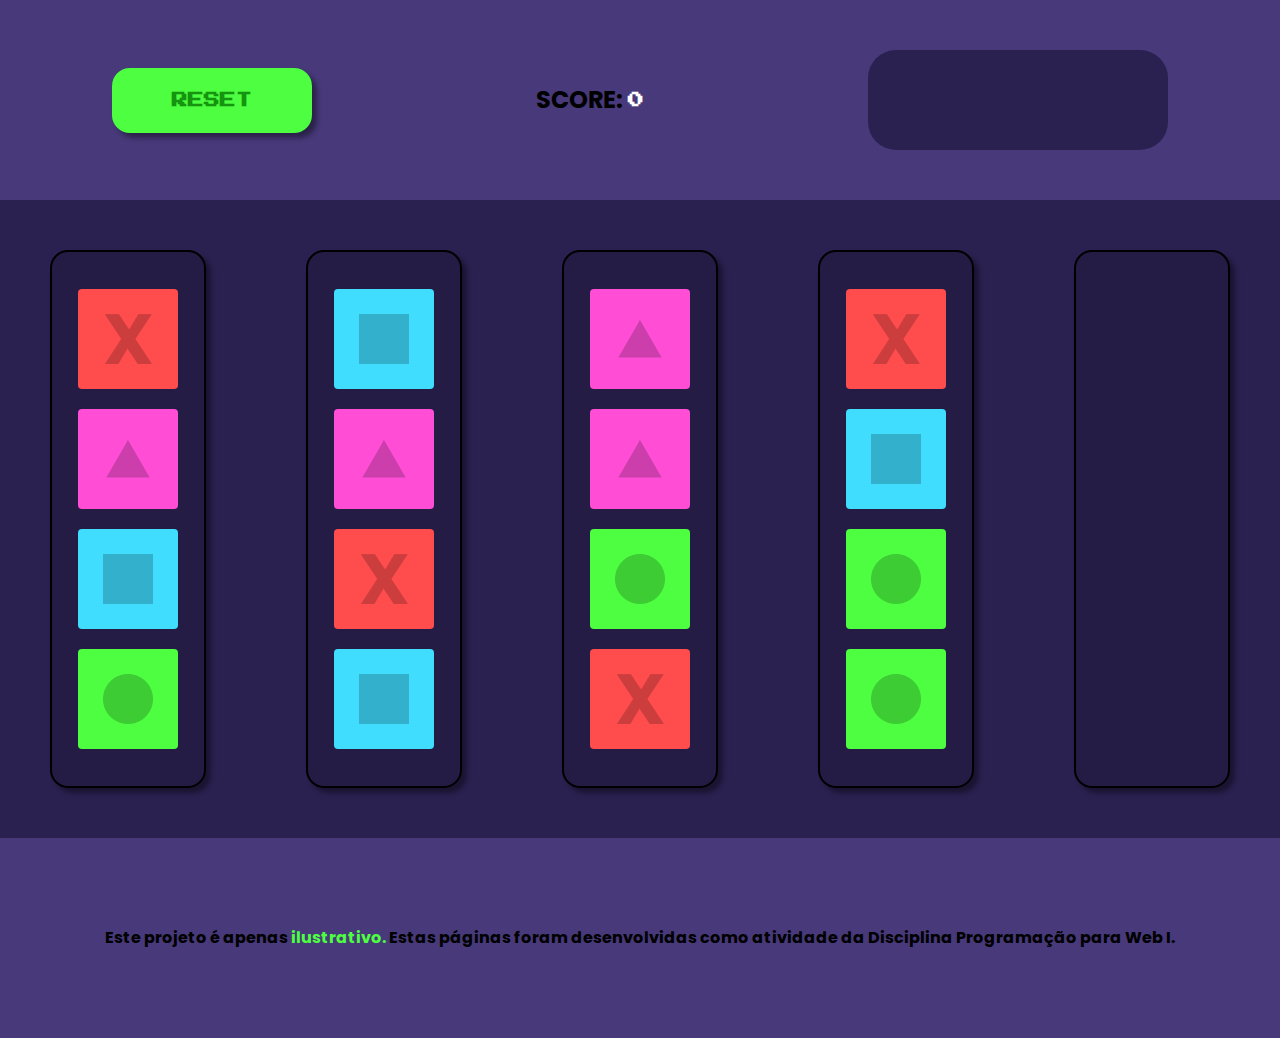
==== index.html @ 8c951ed0 "Add files via upload" ====
<!DOCTYPE html>
<html lang="pt-br">
<head>
    <meta charset="UTF-8">
    <meta name="viewport" content="width=device-width, initial-scale=1.0">
    <link rel="stylesheet" href="css/reset.css">
    <link rel="stylesheet" href="css/style.css">
    <link rel="shortcut icon" href="assets/trevo.png" type="image/x-icon">
    <title>Block Puzzle</title>
</head>
<body onload="criaBloco()">

    <header>
        <button type="button" id="bttn" onclick="reset()">RESET</button>

        <span> SCORE: <span id="contador">0</span> </span>
        <!-- transformar em string composta -->

        <div id="scoreHistory"></div>
    </header>

    <main>
        <section class="tubo"></section>

        <section class="tubo"></section>

        <section class="tubo"></section>

        <section class="tubo"></section>

        <section id="tubo-vazio"></section>
    </main>

    <footer>
        <p>Este projeto é apenas <span>ilustrativo.</span> Estas páginas foram desenvolvidas como atividade da Disciplina Programação para Web I.</p>
    </footer>

    <script src="js/script.js" defer></script>
    <!-- <script src="js/drop.js" defer></script> -->
</body>
</html>
---- css/style.css ----
@import url('https://fonts.googleapis.com/css2?family=Poppins:ital,wght@0,100;0,200;0,300;0,400;0,500;0,600;0,700;0,800;0,900;1,100;1,200;1,300;1,400;1,500;1,600;1,700;1,800;1,900&display=swap');
@import url('https://fonts.googleapis.com/css2?family=Press+Start+2P&display=swap');

:root {
    --bg-color: #2B2151;
    --bg-section: #47397A;
    --bg-tubo: #00000025;
    --bttn-color: #4DFF40;
    --bttn-hover: #14940f;
    --circle-color: #4DFF40;
    --triangle-color: #FF4DD6;
    --quadrate-color: #40DDFF;
    --x-color: #FF4D4D;
}

body {
    font-family: "Poppins", sans-serif;
    background-color: var(--bg-color);
}

header {
    display: flex;
    justify-content: space-around;
    align-items: center;
    
    height: 200px;
    width: 100%;
    
    background-color: var(--bg-section);
}

header span {
    font-size: 1.5rem;
    font-family: 'Poppins';
    color: black;
    font-weight: bold;
}

#contador {
    font-size: 1rem;
    font-family: 'Press Start 2P';
    color: white;
}

#bttn {
    background-color: var(--bttn-color);
    box-shadow: 5px 5px 5px rgba(0, 0, 0, 0.4);

    width: 200px;
    height: 65px;
    border: none;
    border-radius: 18px;

    color: var(--bttn-hover);
    font-size: 1rem;
    font-family: 'Press Start 2P';
    font-weight: bold;

    cursor: pointer;
}

#bttn:hover {
    background-color: var(--bttn-hover);
    color: var(--bttn-color);
    transition: 300ms;
    transition: background-color 0.5s, transform 0.5s, box-shadow 0.5s;
    box-shadow: 0px 4px 10px rgba(0, 0, 0, 0.3);
}

#scoreHistory {
    background-color: var(--bg-color);
    /* box-shadow: 5px 5px 5px rgba(0, 0, 0, 0.4); */

    height: 100px;
    width: 300px;

    border-radius: 28px;
}

main {
    display: flex;
    justify-content: center;
    align-items: center;

    width: 100%;
    /* height: 60vh; */
}

.tubo {
    background-color: var(--bg-tubo);
    box-shadow: 5px 5px 5px rgba(0, 0, 0, 0.4);

    display: flex;
    flex-direction: column;
    justify-content: center;
    align-items: center;
    
    margin: 50px;

    width: 160px;
    height: 534px;

    border: 2px solid;
    border-radius: 18px;

}

#tubo-vazio {
    background-color: var(--bg-tubo);
    box-shadow: 5px 5px 5px rgba(0, 0, 0, 0.4);

    display: flex;
    flex-direction: column;
    justify-content: center;
    align-items: center;
    
    margin: 50px;

    width: 160px;
    height: 534px;

    border: 2px solid;
    border-radius: 18px;
}

footer {
    display: flex;
    justify-content: center;
    align-items: center;
    
    background-color: var(--bg-section);

    height: 200px;
    width: 100%;

    font-weight: bold;
}

footer span {
    color: var(--circle-color);
}


/* classe bloco */
.bloco {
    background-repeat: no-repeat;
    background-position: center;

    width: 100px;
    height: 100px;

    margin: 10px;
    border-radius: 4px;
    cursor: pointer;
}

.circulo {
    background-color: var(--circle-color);
    background-image: url('../assets/circulo.png');
}

.triangulo {
    background-color: var(--triangle-color);
    background-image: url('../assets/triangulo.png');
}

.quadrado {
    background-color: var(--quadrate-color);
    background-image: url('../assets/quadrado.png');
}

.x {
    background-color: var(--x-color);
    background-image: url('../assets/x.png');
}
/* fim da classe bloco */
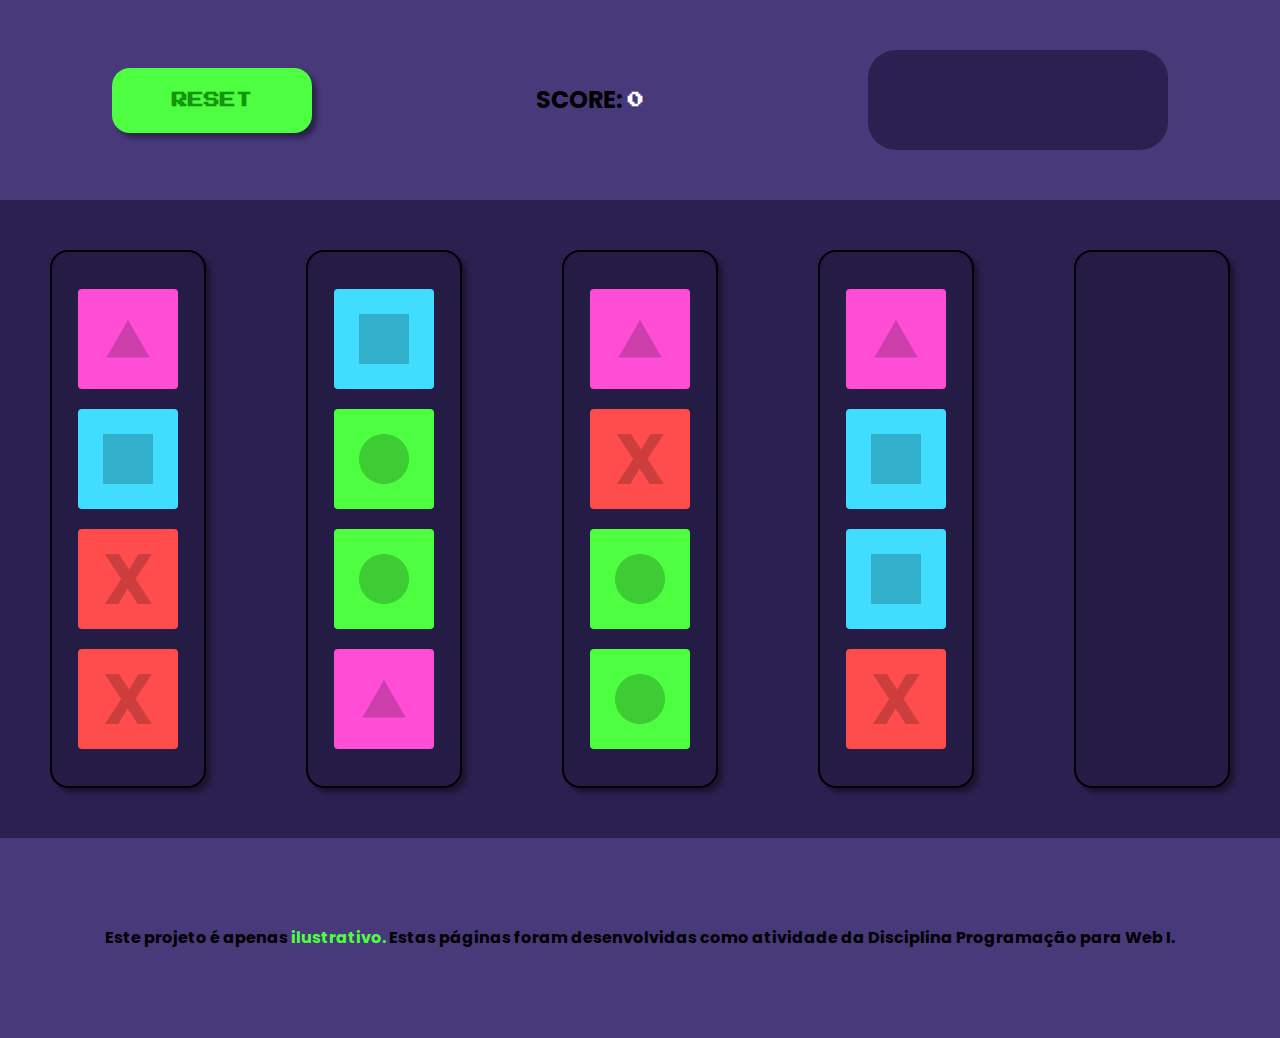
==== commit e9ccb57b: "Add files via upload" ====
--- a/index.html
+++ b/index.html
@@ -14,21 +14,20 @@
         <button type="button" id="bttn" onclick="reset()">RESET</button>
 
         <span> SCORE: <span id="contador">0</span> </span>
-        <!-- transformar em string composta -->
 
         <div id="scoreHistory"></div>
     </header>
 
     <main>
-        <section class="tubo"></section>
+        <section class="tubo create"></section>
+
+        <section class="tubo create"></section>
+
+        <section class="tubo create"></section>
+
+        <section class="tubo create"></section>
 
         <section class="tubo"></section>
-
-        <section class="tubo"></section>
-
-        <section class="tubo"></section>
-
-        <section id="tubo-vazio"></section>
     </main>
 
     <footer>
@@ -36,6 +35,5 @@
     </footer>
 
     <script src="js/script.js" defer></script>
-    <!-- <script src="js/drop.js" defer></script> -->
 </body>
 </html>--- a/css/style.css
+++ b/css/style.css
@@ -69,7 +69,6 @@
 
 #scoreHistory {
     background-color: var(--bg-color);
-    /* box-shadow: 5px 5px 5px rgba(0, 0, 0, 0.4); */
 
     height: 100px;
     width: 300px;
@@ -83,7 +82,6 @@
     align-items: center;
 
     width: 100%;
-    /* height: 60vh; */
 }
 
 .tubo {
@@ -105,43 +103,6 @@
 
 }
 
-#tubo-vazio {
-    background-color: var(--bg-tubo);
-    box-shadow: 5px 5px 5px rgba(0, 0, 0, 0.4);
-
-    display: flex;
-    flex-direction: column;
-    justify-content: center;
-    align-items: center;
-    
-    margin: 50px;
-
-    width: 160px;
-    height: 534px;
-
-    border: 2px solid;
-    border-radius: 18px;
-}
-
-footer {
-    display: flex;
-    justify-content: center;
-    align-items: center;
-    
-    background-color: var(--bg-section);
-
-    height: 200px;
-    width: 100%;
-
-    font-weight: bold;
-}
-
-footer span {
-    color: var(--circle-color);
-}
-
-
-/* classe bloco */
 .bloco {
     background-repeat: no-repeat;
     background-position: center;
@@ -173,4 +134,20 @@
     background-color: var(--x-color);
     background-image: url('../assets/x.png');
 }
-/* fim da classe bloco */+
+footer {
+    display: flex;
+    justify-content: center;
+    align-items: center;
+    
+    background-color: var(--bg-section);
+
+    height: 200px;
+    width: 100%;
+
+    font-weight: bold;
+}
+
+footer span {
+    color: var(--circle-color);
+}
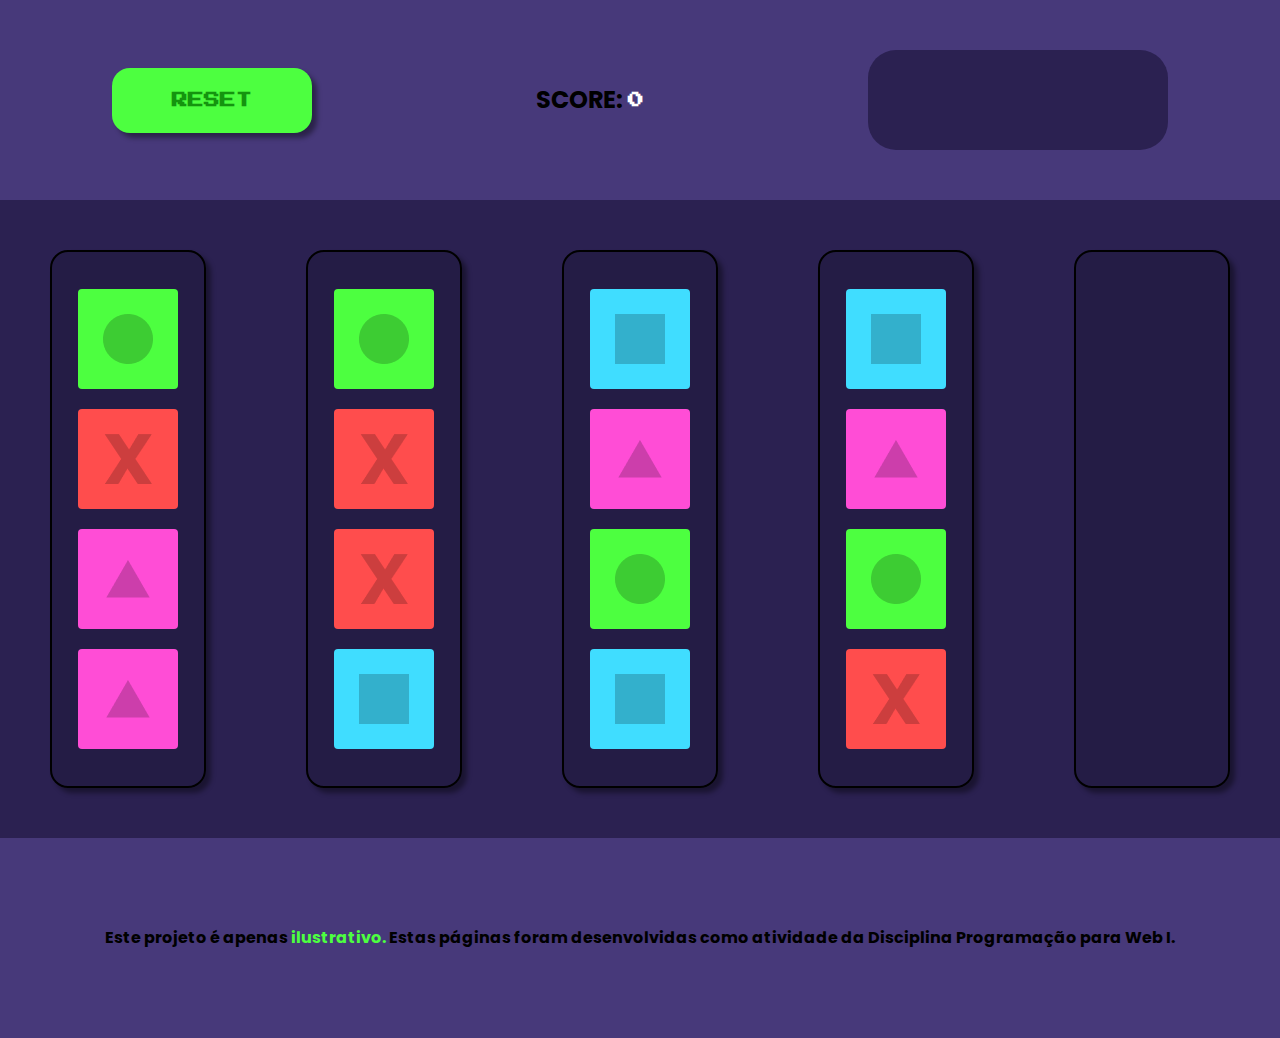
==== commit 9d4d88be: "Add files via upload" ====
--- a/index.html
+++ b/index.html
@@ -19,15 +19,15 @@
     </header>
 
     <main>
-        <section class="tubo create"></section>
-
-        <section class="tubo create"></section>
-
-        <section class="tubo create"></section>
-
-        <section class="tubo create"></section>
+        <section class="tubo"></section>
 
         <section class="tubo"></section>
+
+        <section class="tubo"></section>
+
+        <section class="tubo"></section>
+
+        <section id="tubo-vazio"></section>
     </main>
 
     <footer>
--- a/css/style.css
+++ b/css/style.css
@@ -103,6 +103,24 @@
 
 }
 
+#tubo-vazio {
+    background-color: var(--bg-tubo);
+    box-shadow: 5px 5px 5px rgba(0, 0, 0, 0.4);
+
+    display: flex;
+    flex-direction: column;
+    justify-content: center;
+    align-items: center;
+
+    margin: 50px;
+
+    width: 160px;
+    height: 534px;
+
+    border: 2px solid;
+    border-radius: 18px;
+}
+
 .bloco {
     background-repeat: no-repeat;
     background-position: center;
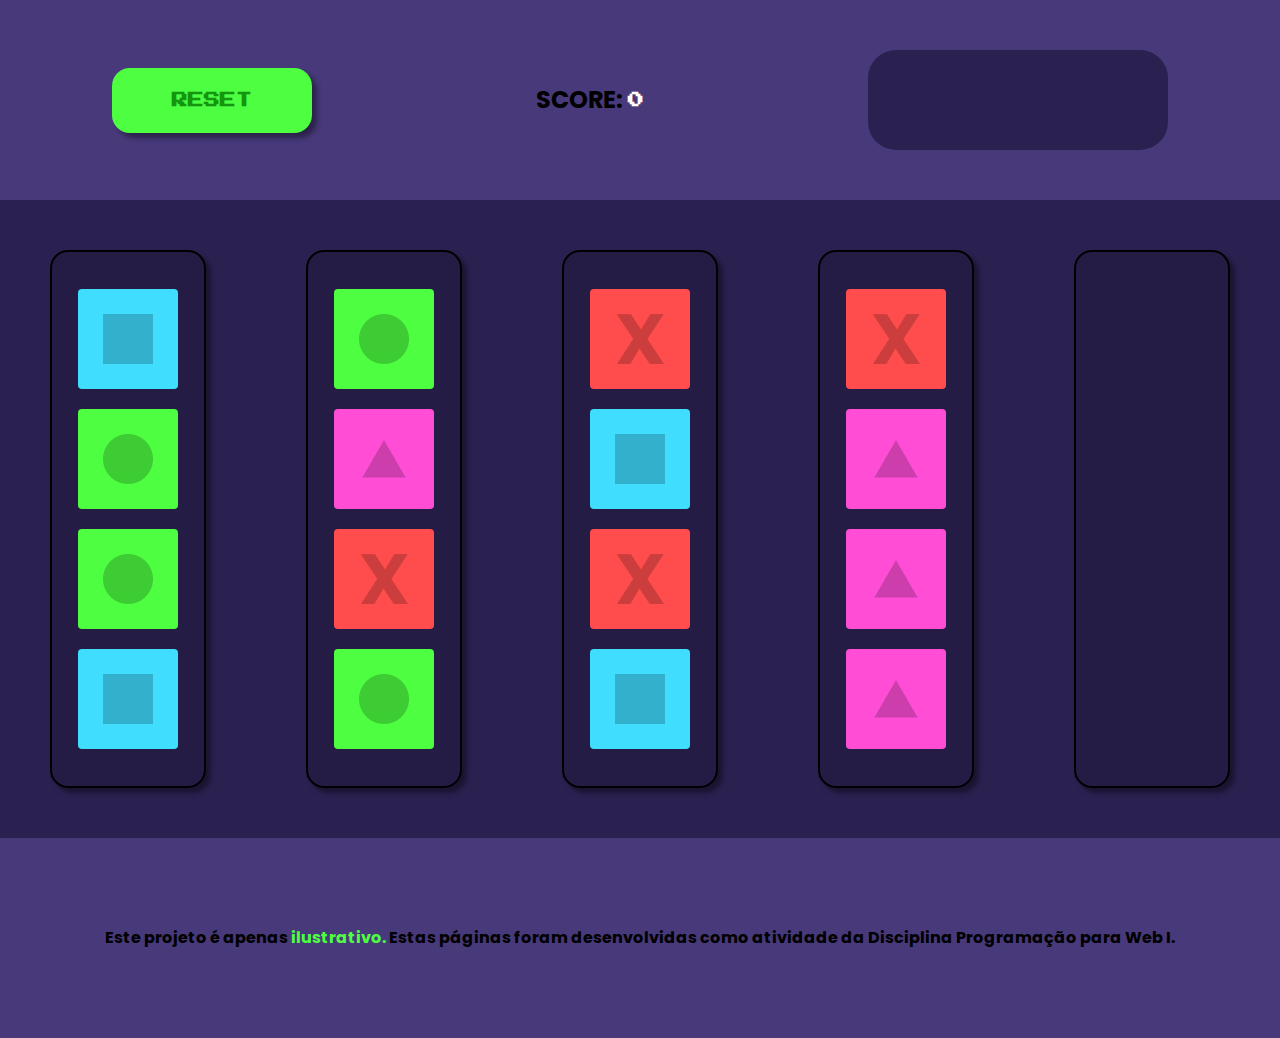
==== commit d278e1a4: "Add files via upload" ====
--- a/index.html
+++ b/index.html
@@ -18,16 +18,16 @@
         <div id="scoreHistory"></div>
     </header>
 
-    <main>
-        <section class="tubo"></section>
+    <main id="containerMain">
+        <section class="tubo create"></section>
+
+        <section class="tubo create"></section>
+
+        <section class="tubo create"></section>
+
+        <section class="tubo create"></section>
 
         <section class="tubo"></section>
-
-        <section class="tubo"></section>
-
-        <section class="tubo"></section>
-
-        <section id="tubo-vazio"></section>
     </main>
 
     <footer>
--- a/css/style.css
+++ b/css/style.css
@@ -22,10 +22,10 @@
     display: flex;
     justify-content: space-around;
     align-items: center;
-    
+
     height: 200px;
     width: 100%;
-    
+
     background-color: var(--bg-section);
 }
 
@@ -92,7 +92,7 @@
     flex-direction: column;
     justify-content: center;
     align-items: center;
-    
+
     margin: 50px;
 
     width: 160px;
@@ -101,24 +101,6 @@
     border: 2px solid;
     border-radius: 18px;
 
-}
-
-#tubo-vazio {
-    background-color: var(--bg-tubo);
-    box-shadow: 5px 5px 5px rgba(0, 0, 0, 0.4);
-
-    display: flex;
-    flex-direction: column;
-    justify-content: center;
-    align-items: center;
-
-    margin: 50px;
-
-    width: 160px;
-    height: 534px;
-
-    border: 2px solid;
-    border-radius: 18px;
 }
 
 .bloco {
@@ -157,7 +139,7 @@
     display: flex;
     justify-content: center;
     align-items: center;
-    
+
     background-color: var(--bg-section);
 
     height: 200px;
@@ -168,4 +150,4 @@
 
 footer span {
     color: var(--circle-color);
-}
+}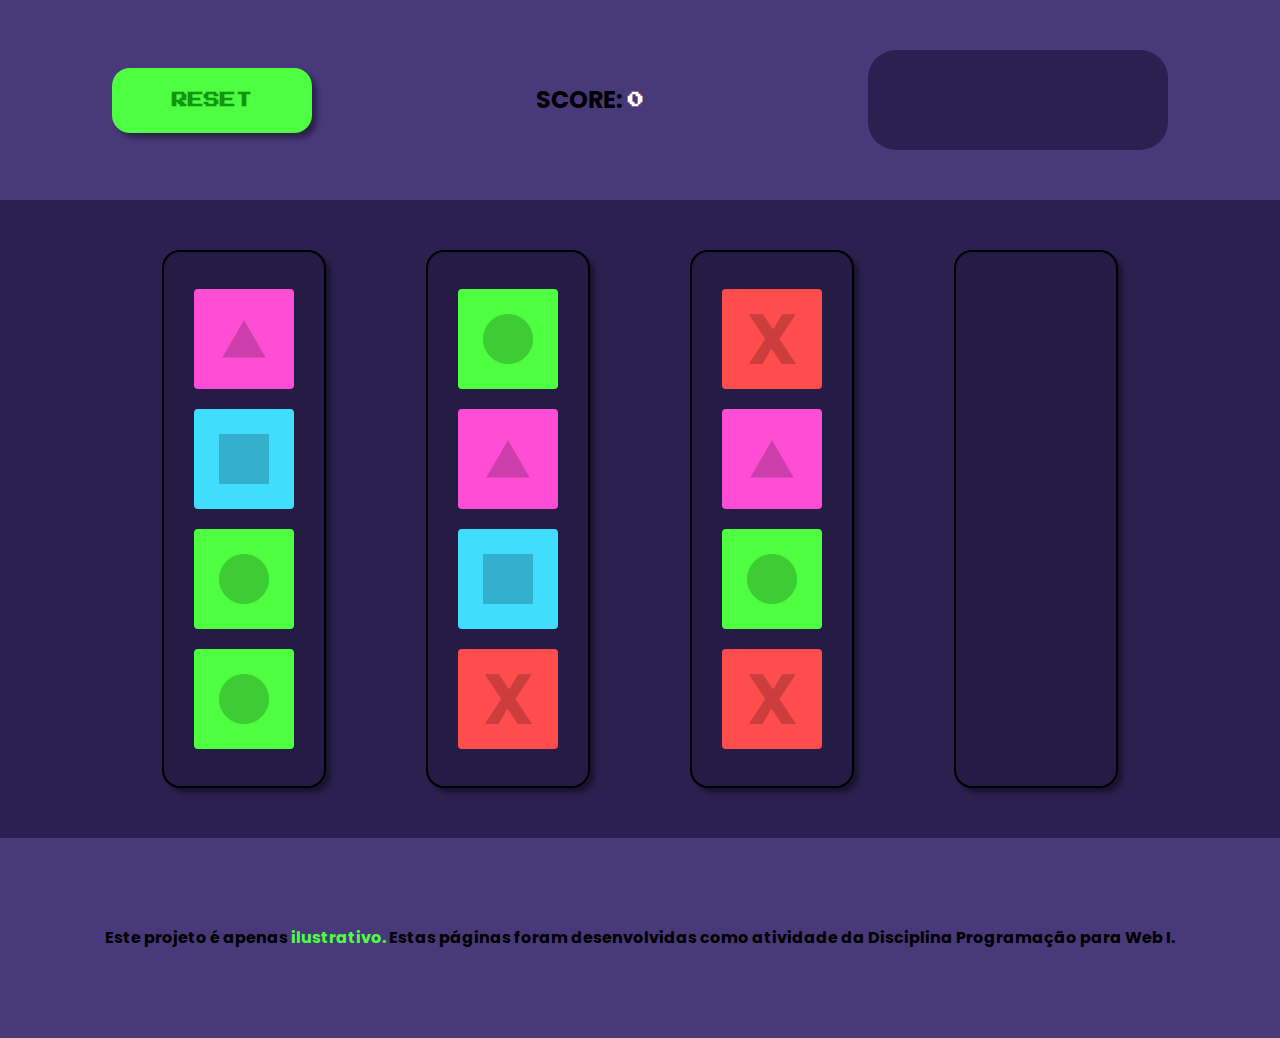
==== commit d1f0bb22: "Add files via upload" ====
--- a/index.html
+++ b/index.html
@@ -1,5 +1,6 @@
 <!DOCTYPE html>
 <html lang="pt-br">
+
 <head>
     <meta charset="UTF-8">
     <meta name="viewport" content="width=device-width, initial-scale=1.0">
@@ -8,6 +9,7 @@
     <link rel="shortcut icon" href="assets/trevo.png" type="image/x-icon">
     <title>Block Puzzle</title>
 </head>
+
 <body onload="criaBloco()">
 
     <header>
@@ -19,7 +21,6 @@
     </header>
 
     <main id="containerMain">
-        <section class="tubo create"></section>
 
         <section class="tubo create"></section>
 
@@ -31,9 +32,11 @@
     </main>
 
     <footer>
-        <p>Este projeto é apenas <span>ilustrativo.</span> Estas páginas foram desenvolvidas como atividade da Disciplina Programação para Web I.</p>
+        <p>Este projeto é apenas <span>ilustrativo.</span> Estas páginas foram desenvolvidas como atividade da
+            Disciplina Programação para Web I.</p>
     </footer>
 
     <script src="js/script.js" defer></script>
 </body>
+
 </html>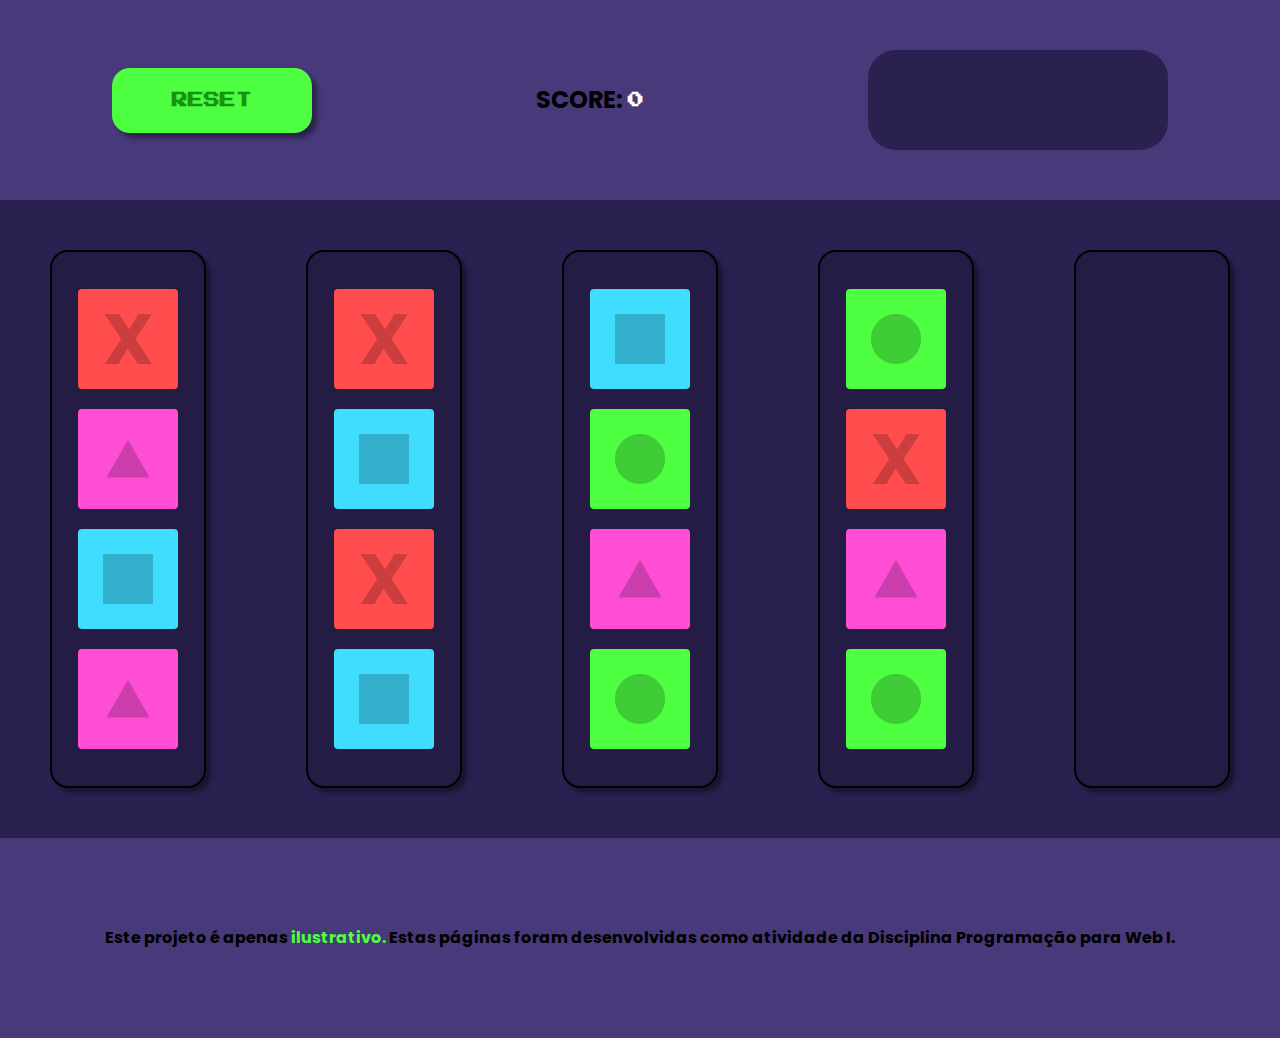
==== commit d99b5996: "Add files via upload" ====
--- a/index.html
+++ b/index.html
@@ -21,6 +21,7 @@
     </header>
 
     <main id="containerMain">
+        <section class="tubo create"></section>
 
         <section class="tubo create"></section>
 
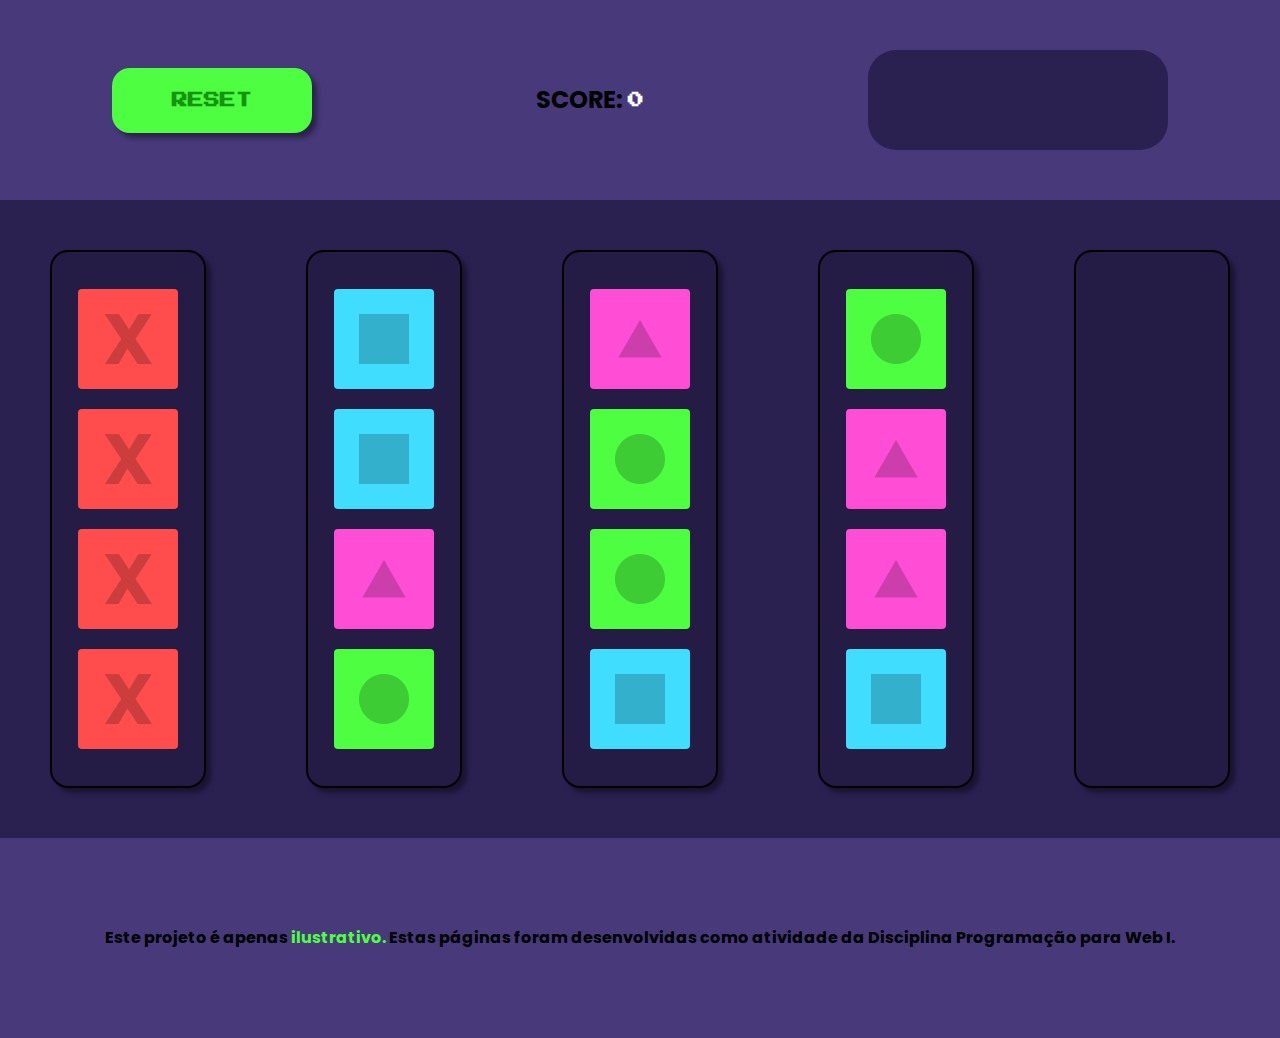
==== commit a70ae7c0: "Add files via upload" ====
--- a/index.html
+++ b/index.html
@@ -33,8 +33,7 @@
     </main>
 
     <footer>
-        <p>Este projeto é apenas <span>ilustrativo.</span> Estas páginas foram desenvolvidas como atividade da
-            Disciplina Programação para Web I.</p>
+        <p>Este projeto é apenas <span>ilustrativo.</span> Estas páginas foram desenvolvidas como atividade da Disciplina Programação para Web I.</p>
     </footer>
 
     <script src="js/script.js" defer></script>
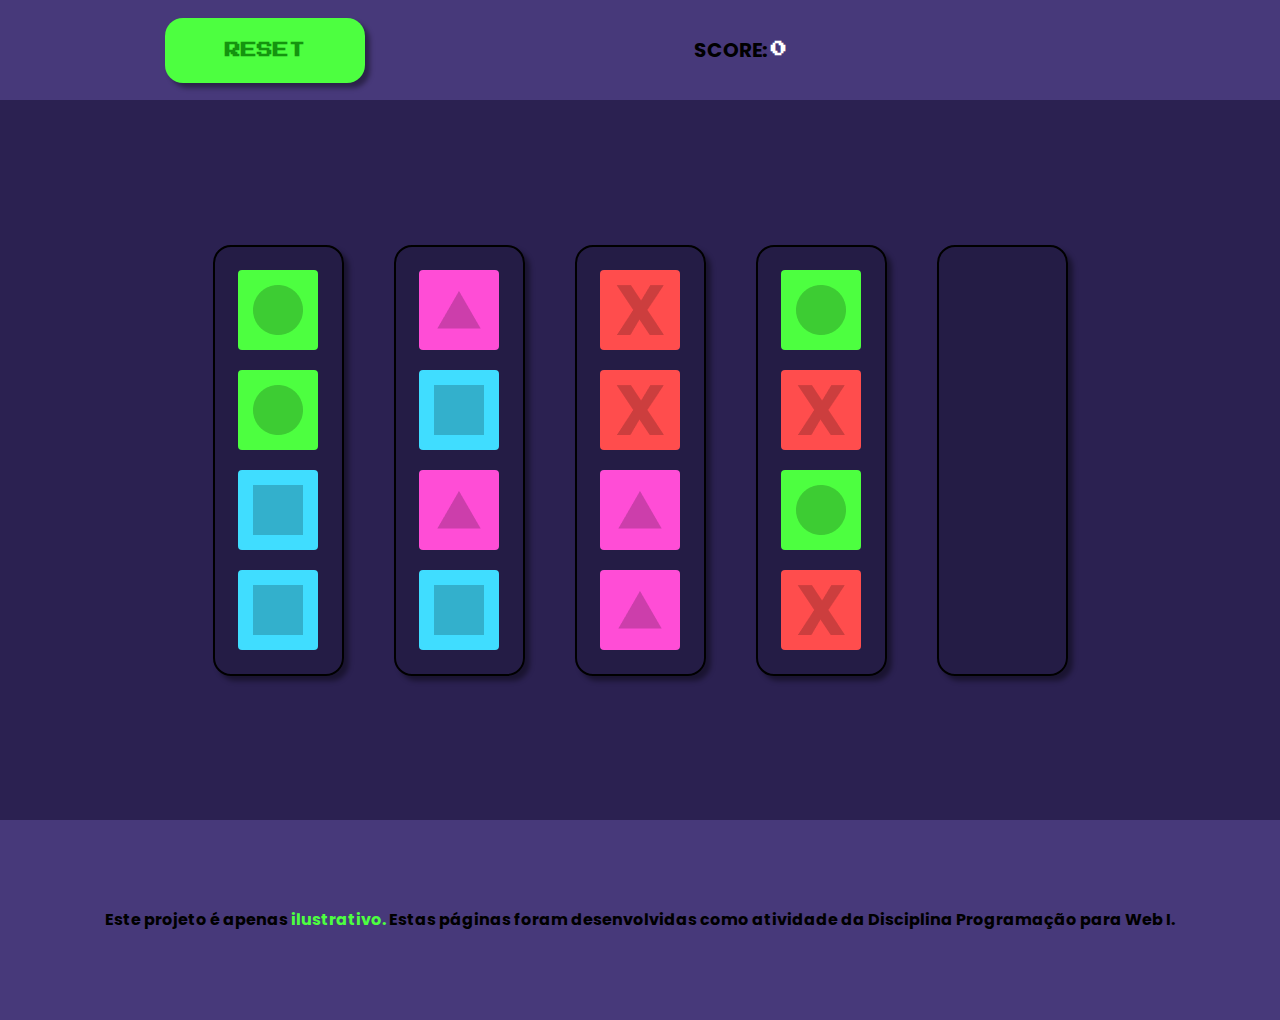
==== commit 51fb0a73: "Last Sync: 2025-02-17 19:29:34 (Mobile)" ====
--- a/index.html
+++ b/index.html
@@ -16,6 +16,7 @@
         <button type="button" id="bttn" onclick="reset()">RESET</button>
 
         <span> SCORE: <span id="contador">0</span> </span>
+        <span id="gay"></span>
 
         <div id="scoreHistory"></div>
     </header>
@@ -33,9 +34,10 @@
     </main>
 
     <footer>
-        <p>Este projeto é apenas <span>ilustrativo.</span> Estas páginas foram desenvolvidas como atividade da Disciplina Programação para Web I.</p>
+        <p>Este projeto é apenas <span>ilustrativo.</span> Estas páginas foram desenvolvidas como atividade da
+            Disciplina Programação para Web I.</p>
     </footer>
-
+    
     <script src="js/script.js" defer></script>
 </body>
 
--- a/css/style.css
+++ b/css/style.css
@@ -80,27 +80,33 @@
     display: flex;
     justify-content: center;
     align-items: center;
-
+    
     width: 100%;
 }
 
 .tubo {
     background-color: var(--bg-tubo);
     box-shadow: 5px 5px 5px rgba(0, 0, 0, 0.4);
-
+    transition: background-color 0.3s;
+    
     display: flex;
     flex-direction: column;
     justify-content: center;
     align-items: center;
-
+    
     margin: 50px;
-
+    
     width: 160px;
     height: 534px;
-
+    
     border: 2px solid;
     border-radius: 18px;
-
+    
+}
+
+
+.tubo.over {
+    background-color: #f0f0f0;
 }
 
 .bloco {
@@ -113,6 +119,11 @@
     margin: 10px;
     border-radius: 4px;
     cursor: pointer;
+}
+
+.dragging {
+    opacity: 0.5;
+    transform: scale(1.05);
 }
 
 .circulo {
@@ -150,4 +161,229 @@
 
 footer span {
     color: var(--circle-color);
+}
+
+/* ORIENTAÇÃO CELULARES */
+@media screen and (min-width: 300px) and (max-width: 800px) {
+    header {
+        display: flex;
+        flex-wrap: wrap;
+
+        height: 100px;
+        width: 100%;
+    }
+
+    #bttn {
+        width: 100px;
+        height: 32,5px;
+    
+        font-size: 0.8rem;
+    }
+
+    header span{
+        font-size: 20px;
+    }
+
+    header #scoreHistory{
+        display: none;
+    }
+
+    main {
+        display: flex;
+        flex-wrap: wrap;
+
+        width: 100%;
+    }
+
+    .tubo {
+        margin: 25px;
+        
+        width: 80px;
+        height: 267px;
+        
+        border: 2px solid;
+        border-radius: 18px;
+    }
+
+    .bloco {
+        background-repeat: no-repeat;
+        background-position: center;
+    
+        width: 50px;
+        height: 50px;
+    }
+
+    .circulo {
+        background-color: var(--circle-color);
+        background-image: url('../assets/circulo.png');
+        background-size: 50%;
+    }
+    
+    .triangulo {
+        background-color: var(--triangle-color);
+        background-image: url('../assets/triangulo.png');
+        background-size: 50%;
+    }
+    
+    .quadrado {
+        background-color: var(--quadrate-color);
+        background-image: url('../assets/quadrado.png');
+        background-size: 50%;
+    }
+    
+    .x {
+        background-color: var(--x-color);
+        background-image: url('../assets/x.png');
+        background-size: 50%;
+    }
+
+    footer {
+        display: none;
+    }
+}
+
+/* ORIENTAÇÃO CELULAR LANDSCAPE */
+@media screen and (max-height: 375px) and (orientation: landscape) {
+    header {
+        display: flex;
+        flex-wrap: wrap;
+
+        height: 100px;
+        width: 100%;
+    }
+
+    #bttn {
+        width: 100px;
+        height: 32,5px;
+    
+        font-size: 0.8rem;
+    }
+
+    header span{
+        font-size: 20px;
+    }
+
+    header #scoreHistory{
+        display: none;
+    }
+
+    main {
+        display: flex;
+        flex-wrap: wrap;
+
+        width: 100%;
+    }
+
+    .tubo {
+        margin: 25px;
+        
+        width: 80px;
+        height: 267px;
+        
+        border: 2px solid;
+        border-radius: 18px;
+    }
+
+    .bloco {
+        background-repeat: no-repeat;
+        background-position: center;
+    
+        width: 50px;
+        height: 50px;
+    }
+
+    .circulo {
+        background-color: var(--circle-color);
+        background-image: url('../assets/circulo.png');
+        background-size: 50%;
+    }
+    
+    .triangulo {
+        background-color: var(--triangle-color);
+        background-image: url('../assets/triangulo.png');
+        background-size: 50%;
+    }
+    
+    .quadrado {
+        background-color: var(--quadrate-color);
+        background-image: url('../assets/quadrado.png');
+        background-size: 50%;
+    }
+    
+    .x {
+        background-color: var(--x-color);
+        background-image: url('../assets/x.png');
+        background-size: 50%;
+    }
+
+    footer {
+        display: none;
+    }
+}
+
+/* ORIENTAÇÃO TABLET */
+@media screen and (max-width: 1300px) {
+    header {
+        display: flex;
+
+        height: 100px;
+        width: 100%;
+    }
+
+    header span{
+        font-size: 20px;
+    }
+
+    header #scoreHistory{
+        display: none;
+    }
+
+    main {
+        width: 100%;
+        height: 80vh;
+        justify-content: center;
+        align-items: center;
+    }
+
+    .tubo {
+        margin: 25px;
+        
+        width: 127px;
+        height: 427px;
+        
+        border: 2px solid;
+        border-radius: 18px;
+    }
+
+    .bloco {
+        background-repeat: no-repeat;
+        background-position: center;
+    
+        width: 80px;
+        height: 80px;
+    }
+
+    .circulo {
+        background-color: var(--circle-color);
+        background-image: url('../assets/circulo.png');
+    }
+    
+    .triangulo {
+        background-color: var(--triangle-color);
+        background-image: url('../assets/triangulo.png');
+    }
+    
+    .quadrado {
+        background-color: var(--quadrate-color);
+        background-image: url('../assets/quadrado.png');
+    }
+    
+    .x {
+        background-color: var(--x-color);
+        background-image: url('../assets/x.png');
+    }
+
+    footer {
+        text-align: center;
+    }
 }